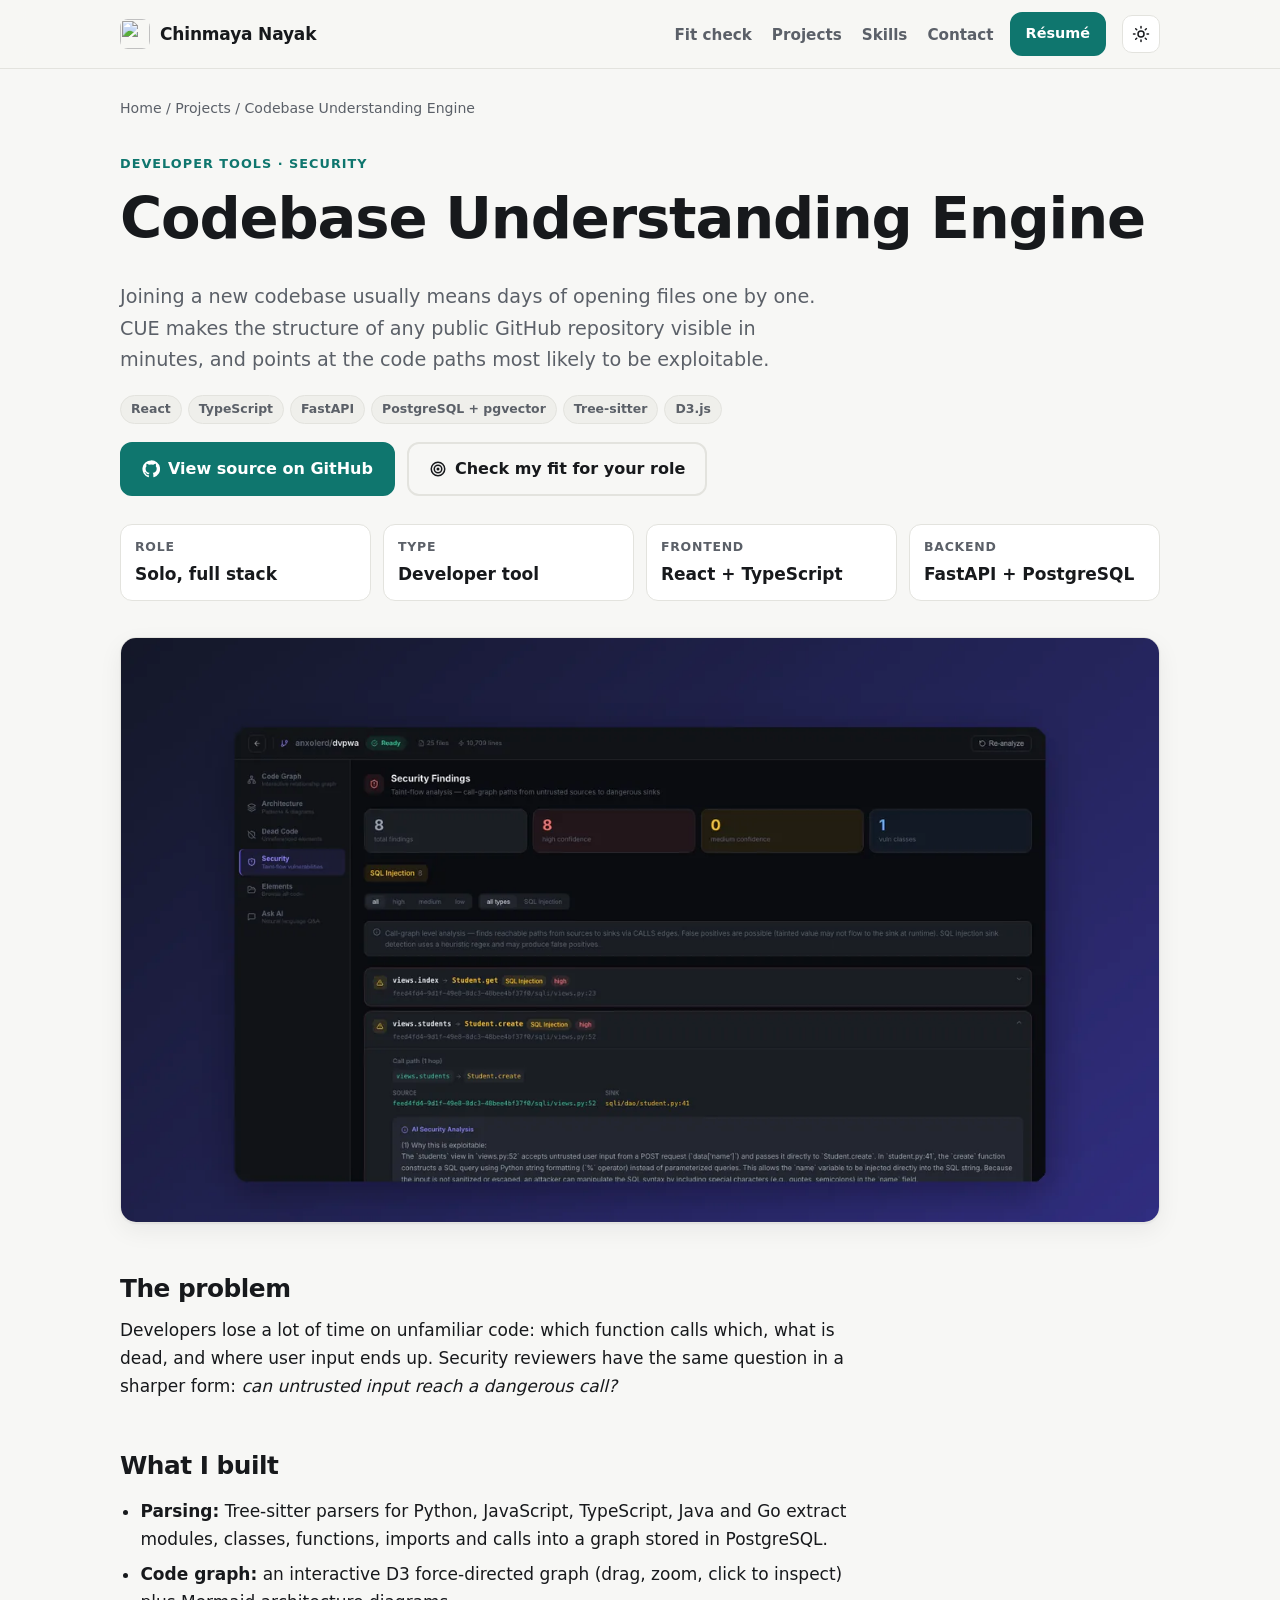
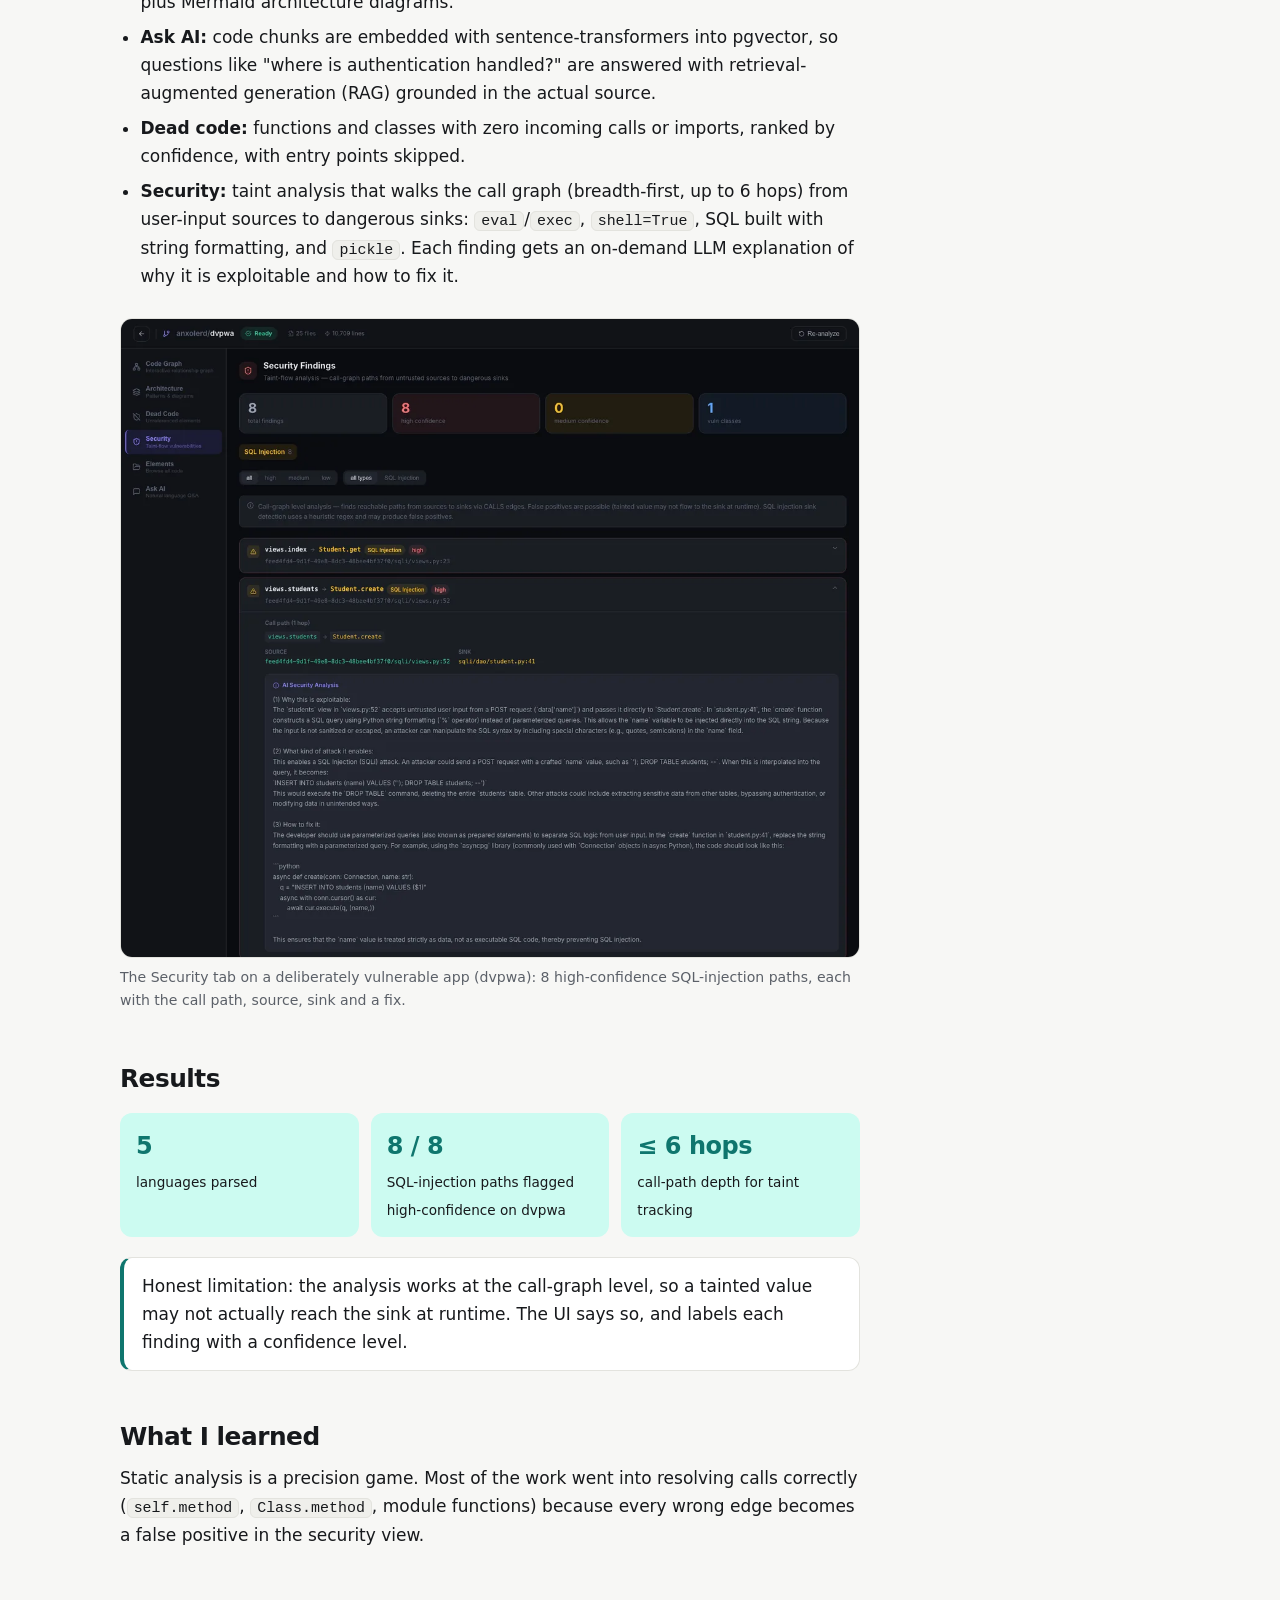
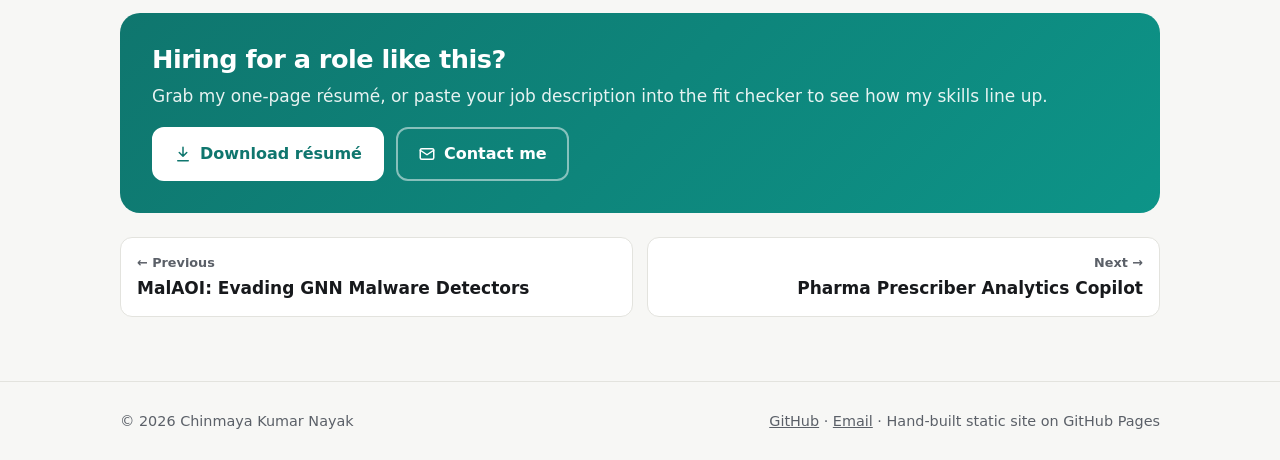
==== projects/codebase-understanding-engine/index.html @ 97cbc1ea "Redesign portfolio as a recruiting funnel: case studies, JD fit checker, résumé CTAs, GA4 events" ====
<!DOCTYPE html>
<html lang="en">
<head>
  <meta charset="UTF-8">
  <meta name="viewport" content="width=device-width, initial-scale=1">
  <title>Codebase Understanding Engine: Call Graphs, RAG Q&A and Taint Analysis | Case Study</title>
  <meta name="description" content="Case study: a React/TypeScript + FastAPI tool that turns any GitHub repo into an interactive call graph, answers questions about the code with RAG, and flags SQL injection paths with taint analysis.">
  <meta name="author" content="Chinmaya Kumar Nayak">
  <meta name="robots" content="index, follow">
  <link rel="canonical" href="https://chinmaya2310.github.io/projects/codebase-understanding-engine/">
  <link rel="icon" href="/assets/favicon.svg" type="image/svg+xml">
  <meta name="theme-color" content="#0f766e">
  <meta property="og:type" content="article">
  <meta property="og:site_name" content="Chinmaya Kumar Nayak">
  <meta property="og:title" content="Codebase Understanding Engine: Call Graphs, RAG Q&A and Taint Analysis | Case Study">
  <meta property="og:description" content="Case study: a React/TypeScript + FastAPI tool that turns any GitHub repo into an interactive call graph, answers questions about the code with RAG, and flags SQL injection paths with taint analysis.">
  <meta property="og:url" content="https://chinmaya2310.github.io/projects/codebase-understanding-engine/">
  <meta property="og:image" content="https://chinmaya2310.github.io/assets/og-cue.png">
  <meta property="og:image:width" content="1200">
  <meta property="og:image:height" content="630">
  <meta name="twitter:card" content="summary_large_image">
  <meta name="twitter:title" content="Codebase Understanding Engine: Call Graphs, RAG Q&A and Taint Analysis | Case Study">
  <meta name="twitter:description" content="Case study: a React/TypeScript + FastAPI tool that turns any GitHub repo into an interactive call graph, answers questions about the code with RAG, and flags SQL injection paths with taint analysis.">
  <meta name="twitter:image" content="https://chinmaya2310.github.io/assets/og-cue.png">
  <meta name="google-site-verification" content="30sAjotF1Gglg-_EVpD2LCbYcUsk-VZQFdx3HA7s4Ac">
  <script type="application/ld+json">{"@context": "https://schema.org", "@type": "SoftwareSourceCode", "name": "Codebase Understanding Engine", "description": "Case study: a React/TypeScript + FastAPI tool that turns any GitHub repo into an interactive call graph, answers questions about the code with RAG, and flags SQL injection paths with taint analysis.", "codeRepository": "https://github.com/Chinmaya2310/Codebase-Understanding-Engine", "url": "https://chinmaya2310.github.io/projects/codebase-understanding-engine/", "image": "https://chinmaya2310.github.io/assets/og-cue.png", "keywords": "React, TypeScript, FastAPI, PostgreSQL + pgvector, Tree-sitter, D3.js", "author": {"@id": "https://chinmaya2310.github.io/#person", "@type": "Person", "name": "Chinmaya Kumar Nayak"}}</script>
  <script type="application/ld+json">{"@context": "https://schema.org", "@type": "BreadcrumbList", "itemListElement": [{"@type": "ListItem", "position": 1, "name": "Home", "item": "https://chinmaya2310.github.io/"}, {"@type": "ListItem", "position": 2, "name": "Projects", "item": "https://chinmaya2310.github.io/#projects"}, {"@type": "ListItem", "position": 3, "name": "Codebase Understanding Engine", "item": "https://chinmaya2310.github.io/projects/codebase-understanding-engine/"}]}</script>
  <script>try{var t=localStorage.getItem('theme');if(t)document.documentElement.dataset.theme=t}catch(e){}</script>
  <link rel="stylesheet" href="/assets/style.css">
  <!-- Google Analytics 4 -->
  <script async src="https://www.googletagmanager.com/gtag/js?id=G-G5MBDW1E1F"></script>
  <script>window.dataLayer=window.dataLayer||[];function gtag(){dataLayer.push(arguments);}gtag('js',new Date());gtag('config','G-G5MBDW1E1F');</script>
  <script src="/assets/main.js" defer></script>
</head>
<body>
  <a class="skip" href="#main">Skip to content</a>
  <header class="site-header">
    <nav aria-label="Main navigation">
      <a class="brand" href="/"><img src="/assets/avatar.svg" width="30" height="30" alt="">Chinmaya Nayak</a>
      <ul class="nav-links">
        <li><a href="/#fit">Fit check</a></li>
        <li><a href="/#projects">Projects</a></li>
        <li><a href="/#skills">Skills</a></li>
        <li><a href="/#contact">Contact</a></li>
      </ul>
      <a class="btn" href="/assets/Chinmaya_Nayak_Resume.pdf" download data-track="resume_header" style="padding:8px 14px;font-size:.9rem">Résumé</a>
      <button class="theme-toggle" type="button" aria-label="Switch between light and dark theme"><svg class="sun" viewBox="0 0 24 24" fill="none" stroke="currentColor" stroke-width="2" stroke-linecap="round" aria-hidden="true"><circle cx="12" cy="12" r="4"/><path d="M12 2v2M12 20v2M4.9 4.9l1.4 1.4M17.7 17.7l1.4 1.4M2 12h2M20 12h2M4.9 19.1l1.4-1.4M17.7 6.3l1.4-1.4"/></svg><svg class="moon" viewBox="0 0 24 24" fill="none" stroke="currentColor" stroke-width="2" stroke-linecap="round" stroke-linejoin="round" aria-hidden="true"><path d="M21 12.8A9 9 0 1 1 11.2 3a7 7 0 0 0 9.8 9.8z"/></svg></button>
    </nav>
  </header>

  <main id="main" class="wrap">
    <nav class="crumbs" aria-label="Breadcrumb"><a href="/">Home</a> / <a href="/#projects">Projects</a> / <span aria-current="page">Codebase Understanding Engine</span></nav>
    <header class="cs-hero">
      <span class="eyebrow">Developer tools · Security</span>
      <h1>Codebase Understanding Engine</h1>
      <p class="lead">Joining a new codebase usually means days of opening files one by one. CUE makes the structure of any public GitHub repository visible in minutes, and points at the code paths most likely to be exploitable.</p>
      <ul class="tags"><li>React</li><li>TypeScript</li><li>FastAPI</li><li>PostgreSQL + pgvector</li><li>Tree-sitter</li><li>D3.js</li></ul>
      <div class="cta-row">
        <a class="btn" href="https://github.com/Chinmaya2310/Codebase-Understanding-Engine" rel="noopener" data-track="project_cue_casestudy"><svg viewBox="0 0 24 24" fill="currentColor" aria-hidden="true"><path d="M12 .5a11.5 11.5 0 0 0-3.6 22.4c.6.1.8-.3.8-.6v-2c-3.2.7-3.9-1.5-3.9-1.5-.5-1.3-1.3-1.7-1.3-1.7-1-.7.1-.7.1-.7 1.2.1 1.8 1.2 1.8 1.2 1 1.8 2.8 1.3 3.5 1 .1-.8.4-1.3.7-1.6-2.6-.3-5.3-1.3-5.3-5.7 0-1.3.5-2.3 1.2-3.1-.1-.3-.5-1.5.1-3.1 0 0 1-.3 3.2 1.2a11 11 0 0 1 5.8 0c2.2-1.5 3.2-1.2 3.2-1.2.6 1.6.2 2.8.1 3.1.8.8 1.2 1.9 1.2 3.1 0 4.4-2.7 5.4-5.3 5.7.4.4.8 1.1.8 2.2v3.2c0 .3.2.7.8.6A11.5 11.5 0 0 0 12 .5z"/></svg>View source on GitHub</a>
        <a class="btn btn-ghost" href="/#fit" data-track="cta_casestudy_fit_cue"><svg viewBox="0 0 24 24" fill="none" stroke="currentColor" stroke-width="2" stroke-linecap="round" aria-hidden="true"><circle cx="12" cy="12" r="9"/><circle cx="12" cy="12" r="5"/><circle cx="12" cy="12" r="1"/></svg>Check my fit for your role</a>
      </div>
      <dl class="facts"><div><dt>Role</dt><dd>Solo, full stack</dd></div><div><dt>Type</dt><dd>Developer tool</dd></div><div><dt>Frontend</dt><dd>React + TypeScript</dd></div><div><dt>Backend</dt><dd>FastAPI + PostgreSQL</dd></div></dl>
    </header>
    <div class="cs-cover"><img src="/assets/img/cover-cue.webp" width="1280" height="720" alt="Cover image for the Codebase Understanding Engine case study" fetchpriority="high"></div>
    <article class="prose">
<h2>The problem</h2>
<p>Developers lose a lot of time on unfamiliar code: which function calls which, what is dead, and where user input ends up. Security reviewers have the same question in a sharper form: <em>can untrusted input reach a dangerous call?</em></p>

<h2>What I built</h2>
<ul>
  <li><strong>Parsing:</strong> Tree-sitter parsers for Python, JavaScript, TypeScript, Java and Go extract modules, classes, functions, imports and calls into a graph stored in PostgreSQL.</li>
  <li><strong>Code graph:</strong> an interactive D3 force-directed graph (drag, zoom, click to inspect) plus Mermaid architecture diagrams.</li>
  <li><strong>Ask AI:</strong> code chunks are embedded with sentence-transformers into pgvector, so questions like "where is authentication handled?" are answered with retrieval-augmented generation (RAG) grounded in the actual source.</li>
  <li><strong>Dead code:</strong> functions and classes with zero incoming calls or imports, ranked by confidence, with entry points skipped.</li>
  <li><strong>Security:</strong> taint analysis that walks the call graph (breadth-first, up to 6 hops) from user-input sources to dangerous sinks: <code>eval</code>/<code>exec</code>, <code>shell=True</code>, SQL built with string formatting, and <code>pickle</code>. Each finding gets an on-demand LLM explanation of why it is exploitable and how to fix it.</li>
</ul>

<figure>
  <img src="/assets/img/cue-security.webp" width="1200" height="1037" loading="lazy" alt="CUE security tab listing 8 high-confidence SQL injection paths in a deliberately vulnerable Python web app, with an AI explanation of one finding">
  <figcaption>The Security tab on a deliberately vulnerable app (dvpwa): 8 high-confidence SQL-injection paths, each with the call path, source, sink and a fix.</figcaption>
</figure>

<h2>Results</h2>
<div class="numbers">
  <div><b>5</b><span>languages parsed</span></div>
  <div><b>8 / 8</b><span>SQL-injection paths flagged high-confidence on dvpwa</span></div>
  <div><b>≤ 6 hops</b><span>call-path depth for taint tracking</span></div>
</div>
<div class="callout">Honest limitation: the analysis works at the call-graph level, so a tainted value may not actually reach the sink at runtime. The UI says so, and labels each finding with a confidence level.</div>

<h2>What I learned</h2>
<p>Static analysis is a precision game. Most of the work went into resolving calls correctly (<code>self.method</code>, <code>Class.method</code>, module functions) because every wrong edge becomes a false positive in the security view.</p>
</article>

    <aside class="cs-cta">
      <h2>Hiring for a role like this?</h2>
      <p>Grab my one-page résumé, or paste your job description into the fit checker to see how my skills line up.</p>
      <div class="cta-row">
        <a class="btn" href="/assets/Chinmaya_Nayak_Resume.pdf" download data-track="resume_casestudy_cue"><svg viewBox="0 0 24 24" fill="none" stroke="currentColor" stroke-width="2" stroke-linecap="round" stroke-linejoin="round" aria-hidden="true"><path d="M12 3v12M7 10l5 5 5-5M5 21h14"/></svg>Download résumé</a>
        <a class="btn btn-ghost" href="/#contact" data-track="cta_casestudy_contact_cue"><svg viewBox="0 0 24 24" fill="none" stroke="currentColor" stroke-width="2" stroke-linecap="round" stroke-linejoin="round" aria-hidden="true"><rect x="3" y="5" width="18" height="14" rx="2"/><path d="m3 7 9 6 9-6"/></svg>Contact me</a>
      </div>
    </aside>
    <nav class="pager" aria-label="More projects">
      <a href="/projects/malaoi-gnn-malware-evasion/"><span>← Previous</span>MalAOI: Evading GNN Malware Detectors</a>
      <a href="/projects/pharma-prescriber-copilot/"><span>Next →</span>Pharma Prescriber Analytics Copilot</a>
    </nav>
  </main>

  <footer class="site-footer">
    <div class="wrap">
      <span>&copy; 2026 Chinmaya Kumar Nayak</span>
      <span><a href="https://github.com/Chinmaya2310" rel="noopener" data-track="contact_github_footer">GitHub</a> · <a href="mailto:chinmayanayak018@gmail.com" data-track="contact_email_footer">Email</a> · Hand-built static site on GitHub Pages</span>
    </div>
  </footer>
</body>
</html>
---- assets/style.css ----
/* ---------- Tokens ---------- */
:root{
  --bg:#f7f7f5;--bg-2:#efefeb;--fg:#17191c;--muted:#5b6068;--card:#ffffff;--line:#e3e3de;
  --accent:#0f766e;--accent-2:#0d9488;--accent-soft:#ccfbf1;--accent-fg:#ffffff;
  --good:#15803d;--good-soft:#dcfce7;--warn:#b45309;--warn-soft:#fef3c7;
  --shadow:0 1px 2px rgba(16,24,40,.06),0 8px 24px rgba(16,24,40,.06);
  --radius:16px;--max:1080px;
  color-scheme:light;
}
@media (prefers-color-scheme:dark){
  :root:not([data-theme="light"]){
    --bg:#0d1012;--bg-2:#14181b;--fg:#eef1f2;--muted:#9aa3a8;--card:#161b1e;--line:#262d31;
    --accent:#2dd4bf;--accent-2:#5eead4;--accent-soft:#0f3a36;--accent-fg:#042f2e;
    --good:#4ade80;--good-soft:#12301e;--warn:#fbbf24;--warn-soft:#3a2a0c;
    --shadow:0 1px 2px rgba(0,0,0,.4),0 8px 24px rgba(0,0,0,.35);
    color-scheme:dark;
  }
}
:root[data-theme="dark"]{
  --bg:#0d1012;--bg-2:#14181b;--fg:#eef1f2;--muted:#9aa3a8;--card:#161b1e;--line:#262d31;
  --accent:#2dd4bf;--accent-2:#5eead4;--accent-soft:#0f3a36;--accent-fg:#042f2e;
  --good:#4ade80;--good-soft:#12301e;--warn:#fbbf24;--warn-soft:#3a2a0c;
  --shadow:0 1px 2px rgba(0,0,0,.4),0 8px 24px rgba(0,0,0,.35);
  color-scheme:dark;
}

/* ---------- Base ---------- */
*{box-sizing:border-box}
html{scroll-behavior:smooth;scroll-padding-top:72px}
body{margin:0;background:var(--bg);color:var(--fg);font:17px/1.65 ui-sans-serif,system-ui,-apple-system,"Segoe UI",Roboto,sans-serif;-webkit-font-smoothing:antialiased;overflow-x:hidden}
img{max-width:100%;height:auto;display:block}
a{color:var(--accent)}
h1,h2,h3{line-height:1.15;letter-spacing:-.02em;margin:0 0 .5em}
h1{font-size:clamp(2.1rem,6vw,3.6rem);font-weight:800}
h2{font-size:clamp(1.6rem,3.6vw,2.2rem);font-weight:750}
h3{font-size:1.18rem;font-weight:700}
p{margin:0 0 1em}
.skip{position:absolute;left:-999px}.skip:focus{left:16px;top:8px;background:var(--card);padding:8px;z-index:99}
.wrap{max-width:var(--max);margin:auto;padding:0 20px}
.eyebrow{display:inline-block;font-size:.8rem;font-weight:700;letter-spacing:.08em;text-transform:uppercase;color:var(--accent);margin-bottom:12px}
.muted{color:var(--muted)}

/* ---------- Header ---------- */
.site-header{position:sticky;top:0;z-index:20;background:color-mix(in srgb,var(--bg) 82%,transparent);backdrop-filter:saturate(1.4) blur(12px);-webkit-backdrop-filter:saturate(1.4) blur(12px);border-bottom:1px solid var(--line)}
.site-header nav{max-width:var(--max);margin:auto;padding:12px 20px;display:flex;align-items:center;gap:16px}
.brand{font-weight:800;text-decoration:none;color:var(--fg);letter-spacing:-.01em;margin-right:auto;display:flex;align-items:center;gap:10px}
.brand img{width:30px;height:30px;border-radius:8px}
.nav-links{list-style:none;margin:0;padding:0;display:flex;gap:4px 20px;flex-wrap:wrap}
.nav-links a{text-decoration:none;color:var(--muted);font-weight:550;font-size:.95rem}
.nav-links a:hover{color:var(--fg)}
.theme-toggle{border:1px solid var(--line);background:var(--card);color:var(--fg);width:38px;height:38px;border-radius:10px;cursor:pointer;display:grid;place-items:center;flex:none}
.theme-toggle svg{width:18px;height:18px}
.theme-toggle .moon{display:none}
:root[data-theme="dark"] .theme-toggle .sun{display:none}
:root[data-theme="dark"] .theme-toggle .moon{display:block}
@media (max-width:720px){.nav-links{display:none}}

/* ---------- Buttons ---------- */
.btn{display:inline-flex;align-items:center;gap:8px;padding:12px 20px;border-radius:12px;background:var(--accent);color:var(--accent-fg);text-decoration:none;font-weight:650;font-size:1rem;border:2px solid var(--accent);cursor:pointer;transition:transform .15s ease,box-shadow .15s ease;font-family:inherit}
.btn:hover{transform:translateY(-1px);box-shadow:var(--shadow)}
.btn-ghost{background:transparent;color:var(--fg);border-color:var(--line)}
.btn-ghost:hover{border-color:var(--accent);color:var(--accent)}
.btn svg{width:18px;height:18px}

/* ---------- Hero ---------- */
.hero{position:relative;padding:88px 0 72px;overflow:hidden}
.hero::before{content:"";position:absolute;inset:0;z-index:-1;
  background:radial-gradient(60% 60% at 80% 10%,color-mix(in srgb,var(--accent) 18%,transparent),transparent 70%),
             radial-gradient(40% 50% at 0% 100%,color-mix(in srgb,var(--accent-2) 10%,transparent),transparent 70%);}
.hero::after{content:"";position:absolute;inset:0;z-index:-1;opacity:.5;
  background-image:radial-gradient(var(--line) 1px,transparent 1px);background-size:22px 22px;
  -webkit-mask-image:linear-gradient(to bottom,#000,transparent 85%);mask-image:linear-gradient(to bottom,#000,transparent 85%)}
.hero h1 .hl{background:linear-gradient(90deg,var(--accent),var(--accent-2));-webkit-background-clip:text;background-clip:text;color:transparent}
.hero .lead{font-size:clamp(1.05rem,2.2vw,1.25rem);color:var(--muted);max-width:640px;margin-bottom:28px}
.cta-row{display:flex;flex-wrap:wrap;gap:12px}
.status{display:inline-flex;align-items:center;gap:8px;font-size:.88rem;font-weight:600;color:var(--good);background:var(--good-soft);padding:6px 12px;border-radius:999px;margin-bottom:20px}
.status::before{content:"";width:8px;height:8px;border-radius:50%;background:currentColor;box-shadow:0 0 0 0 currentColor;animation:pulse 2s infinite}
@keyframes pulse{0%{box-shadow:0 0 0 0 color-mix(in srgb,var(--good) 60%,transparent)}70%{box-shadow:0 0 0 8px transparent}100%{box-shadow:0 0 0 0 transparent}}
.stats{display:grid;grid-template-columns:repeat(4,1fr);gap:12px;margin-top:56px}
.stat{background:var(--card);border:1px solid var(--line);border-radius:var(--radius);padding:16px 18px}
.stat b{display:block;font-size:1.6rem;letter-spacing:-.02em;line-height:1.2}
.stat span{font-size:.88rem;color:var(--muted)}
@media (max-width:720px){.stats{grid-template-columns:repeat(2,1fr)}.hero{padding:56px 0 48px}}

/* ---------- Sections ---------- */
.section{padding:80px 0;border-top:1px solid var(--line)}
.section-head{max-width:680px;margin-bottom:36px}
.section-head p{color:var(--muted)}

/* ---------- Fit checker ---------- */
.fit{background:var(--bg-2)}
.fit-box{display:grid;grid-template-columns:1.1fr .9fr;gap:20px;align-items:start}
@media (max-width:860px){.fit-box{grid-template-columns:1fr}}
.panel{background:var(--card);border:1px solid var(--line);border-radius:var(--radius);padding:22px;box-shadow:var(--shadow)}
.panel label{font-weight:650;display:block;margin-bottom:8px}
textarea,input{width:100%;font:inherit;font-size:.95rem;color:var(--fg);background:var(--bg);border:1px solid var(--line);border-radius:12px;padding:12px 14px;resize:vertical}
textarea:focus,input:focus{outline:2px solid var(--accent);outline-offset:1px;border-color:transparent}
textarea{min-height:220px}
.samples{display:flex;flex-wrap:wrap;gap:8px;margin:12px 0 16px;align-items:center}
.samples span{font-size:.85rem;color:var(--muted)}
.chip-btn{font:inherit;font-size:.85rem;font-weight:600;background:var(--accent-soft);color:var(--accent);border:0;border-radius:999px;padding:6px 12px;cursor:pointer}
.chip-btn:hover{filter:brightness(.96)}
.result-empty{color:var(--muted);text-align:center;padding:40px 12px}
.result-empty svg{width:56px;height:56px;margin:0 auto 12px;opacity:.5}
.score{display:flex;align-items:center;gap:18px;margin-bottom:18px}
.ring{--p:0;width:108px;height:108px;border-radius:50%;flex:none;display:grid;place-items:center;
  background:conic-gradient(var(--accent) calc(var(--p)*1%),var(--line) 0);transition:--p 1s}
.ring::before{content:attr(data-label);width:84px;height:84px;border-radius:50%;background:var(--card);display:grid;place-items:center;font-size:1.6rem;font-weight:800;letter-spacing:-.02em}
.score h3{margin:0 0 4px}
.score p{margin:0;color:var(--muted);font-size:.95rem}
.match-list{list-style:none;padding:0;margin:0 0 14px;display:grid;gap:8px}
.match-list li{border:1px solid var(--line);border-radius:12px;padding:10px 12px;font-size:.92rem}
.match-list b{color:var(--good)}
.match-list a{font-weight:600;text-decoration:none}
.chips{display:flex;flex-wrap:wrap;gap:6px;margin:6px 0 16px}
.chip{font-size:.8rem;font-weight:600;padding:4px 10px;border-radius:999px;background:var(--warn-soft);color:var(--warn)}
.fit-cta{border-top:1px solid var(--line);padding-top:16px;display:flex;flex-wrap:wrap;gap:10px;align-items:center}
.fit-cta p{width:100%;margin:0 0 4px;font-weight:600}
.privacy{font-size:.8rem;color:var(--muted);margin:10px 0 0}

/* ---------- Project cards ---------- */
.grid{display:grid;grid-template-columns:repeat(2,1fr);gap:22px}
@media (max-width:760px){.grid{grid-template-columns:1fr}}
.card{background:var(--card);border:1px solid var(--line);border-radius:var(--radius);overflow:hidden;display:flex;flex-direction:column;transition:transform .2s ease,box-shadow .2s ease,border-color .2s}
.card:hover{transform:translateY(-3px);box-shadow:var(--shadow);border-color:color-mix(in srgb,var(--accent) 40%,var(--line))}
.card .thumb{aspect-ratio:16/9;overflow:hidden;background:var(--bg-2)}
.card .thumb img{width:100%;height:100%;object-fit:cover;transition:transform .5s ease}
.card:hover .thumb img{transform:scale(1.03)}
.card .body{padding:20px 22px 22px;display:flex;flex-direction:column;flex:1}
.card .kicker{font-size:.78rem;font-weight:700;color:var(--accent);text-transform:uppercase;letter-spacing:.06em;margin-bottom:6px}
.card p{color:var(--muted);font-size:.96rem}
.tags{display:flex;flex-wrap:wrap;gap:6px;margin:0 0 18px;padding:0;list-style:none}
.tags li{font-size:.78rem;font-weight:600;background:var(--bg-2);border:1px solid var(--line);border-radius:999px;padding:3px 10px;color:var(--muted)}
.card .links{margin-top:auto;display:flex;gap:18px;flex-wrap:wrap;font-weight:650;font-size:.95rem}
.card .links a{text-decoration:none}
.card .links a:hover{text-decoration:underline}

/* ---------- Skills ---------- */
.skills{display:grid;grid-template-columns:repeat(auto-fit,minmax(230px,1fr));gap:16px}
.skill{background:var(--card);border:1px solid var(--line);border-radius:var(--radius);padding:18px 20px}
.skill h3{font-size:1rem;margin-bottom:10px}

/* ---------- Contact ---------- */
.contact-grid{display:grid;grid-template-columns:.9fr 1.1fr;gap:24px;align-items:start}
@media (max-width:860px){.contact-grid{grid-template-columns:1fr}}
.contact-list{list-style:none;padding:0;margin:20px 0 0;display:grid;gap:10px}
.contact-list a{display:flex;align-items:center;gap:12px;text-decoration:none;color:var(--fg);font-weight:600;background:var(--card);border:1px solid var(--line);border-radius:12px;padding:12px 14px}
.contact-list a:hover{border-color:var(--accent)}
.contact-list svg{width:20px;height:20px;color:var(--accent);flex:none}
form .row{display:grid;grid-template-columns:1fr 1fr;gap:12px}
@media (max-width:520px){form .row{grid-template-columns:1fr}}
form label{font-size:.9rem;font-weight:600;display:block;margin:0 0 6px}
form .field{margin-bottom:14px}
form textarea{min-height:120px}
.form-note{font-size:.85rem;color:var(--muted);margin-top:10px}
.thanks{display:none;background:var(--good-soft);color:var(--good);border-radius:12px;padding:12px 14px;font-weight:600;margin-top:12px}

/* ---------- Footer ---------- */
.site-footer{border-top:1px solid var(--line);color:var(--muted);font-size:.9rem;padding:28px 0}
.site-footer .wrap{display:flex;flex-wrap:wrap;gap:8px 24px;justify-content:space-between}
.site-footer a{color:var(--muted)}

/* ---------- Case study pages ---------- */
.crumbs{font-size:.88rem;color:var(--muted);padding-top:28px}
.crumbs a{color:var(--muted);text-decoration:none}.crumbs a:hover{color:var(--accent)}
.cs-hero{padding:28px 0 36px}
.cs-hero .lead{font-size:1.2rem;color:var(--muted);max-width:720px}
.facts{display:grid;grid-template-columns:repeat(auto-fit,minmax(170px,1fr));gap:12px;margin:28px 0 0}
.facts div{background:var(--card);border:1px solid var(--line);border-radius:12px;padding:12px 14px}
.facts dt{font-size:.78rem;text-transform:uppercase;letter-spacing:.06em;color:var(--muted);font-weight:700}
.facts dd{margin:2px 0 0;font-weight:600}
.cs-cover{border-radius:var(--radius);overflow:hidden;border:1px solid var(--line);box-shadow:var(--shadow);margin-bottom:12px}
.prose{max-width:740px}
.prose h2{font-size:1.55rem;margin-top:52px}
.prose ul{padding-left:1.2em}.prose li{margin-bottom:.4em}
.prose code{font-size:.88em;background:var(--bg-2);border:1px solid var(--line);padding:1px 6px;border-radius:6px}
figure{margin:28px 0}
figure img{border-radius:12px;border:1px solid var(--line);background:#fff}
figcaption{font-size:.88rem;color:var(--muted);margin-top:8px}
.phones{display:grid;grid-template-columns:repeat(3,1fr);gap:14px}
.phones img{border-radius:18px}
.numbers{display:grid;grid-template-columns:repeat(auto-fit,minmax(150px,1fr));gap:12px;margin:20px 0}
.numbers div{background:var(--accent-soft);border-radius:12px;padding:14px 16px}
.numbers b{display:block;font-size:1.5rem;color:var(--accent);letter-spacing:-.02em}
.numbers span{font-size:.85rem;color:var(--fg)}
.callout{background:var(--card);border:1px solid var(--line);border-left:4px solid var(--accent);border-radius:12px;padding:14px 18px;margin:20px 0}
.cs-cta{margin:64px 0 24px;background:linear-gradient(135deg,var(--accent),var(--accent-2));color:var(--accent-fg);border-radius:20px;padding:32px}
.cs-cta h2{margin:0 0 8px;font-size:1.6rem}
.cs-cta p{opacity:.9}
.cs-cta .btn{background:var(--accent-fg);color:var(--accent);border-color:var(--accent-fg)}
.cs-cta .btn-ghost{background:transparent;color:var(--accent-fg);border-color:color-mix(in srgb,var(--accent-fg) 50%,transparent)}
.pager{display:grid;grid-template-columns:1fr 1fr;gap:14px;margin:24px 0 64px}
.pager a{background:var(--card);border:1px solid var(--line);border-radius:12px;padding:14px 16px;text-decoration:none;color:var(--fg);font-weight:650}
.pager a span{display:block;font-size:.8rem;color:var(--muted);font-weight:600}
.pager a:last-child{text-align:right}
.pager a:hover{border-color:var(--accent)}

/* ---------- Reveal on scroll ---------- */
.js .reveal{opacity:0;transform:translateY(18px);transition:opacity .6s ease,transform .6s ease}
.js .reveal.in{opacity:1;transform:none}
@media (prefers-reduced-motion:reduce){
  html{scroll-behavior:auto}
  .js .reveal{opacity:1;transform:none;transition:none}
  .status::before{animation:none}
  .card,.card .thumb img,.btn{transition:none}
}
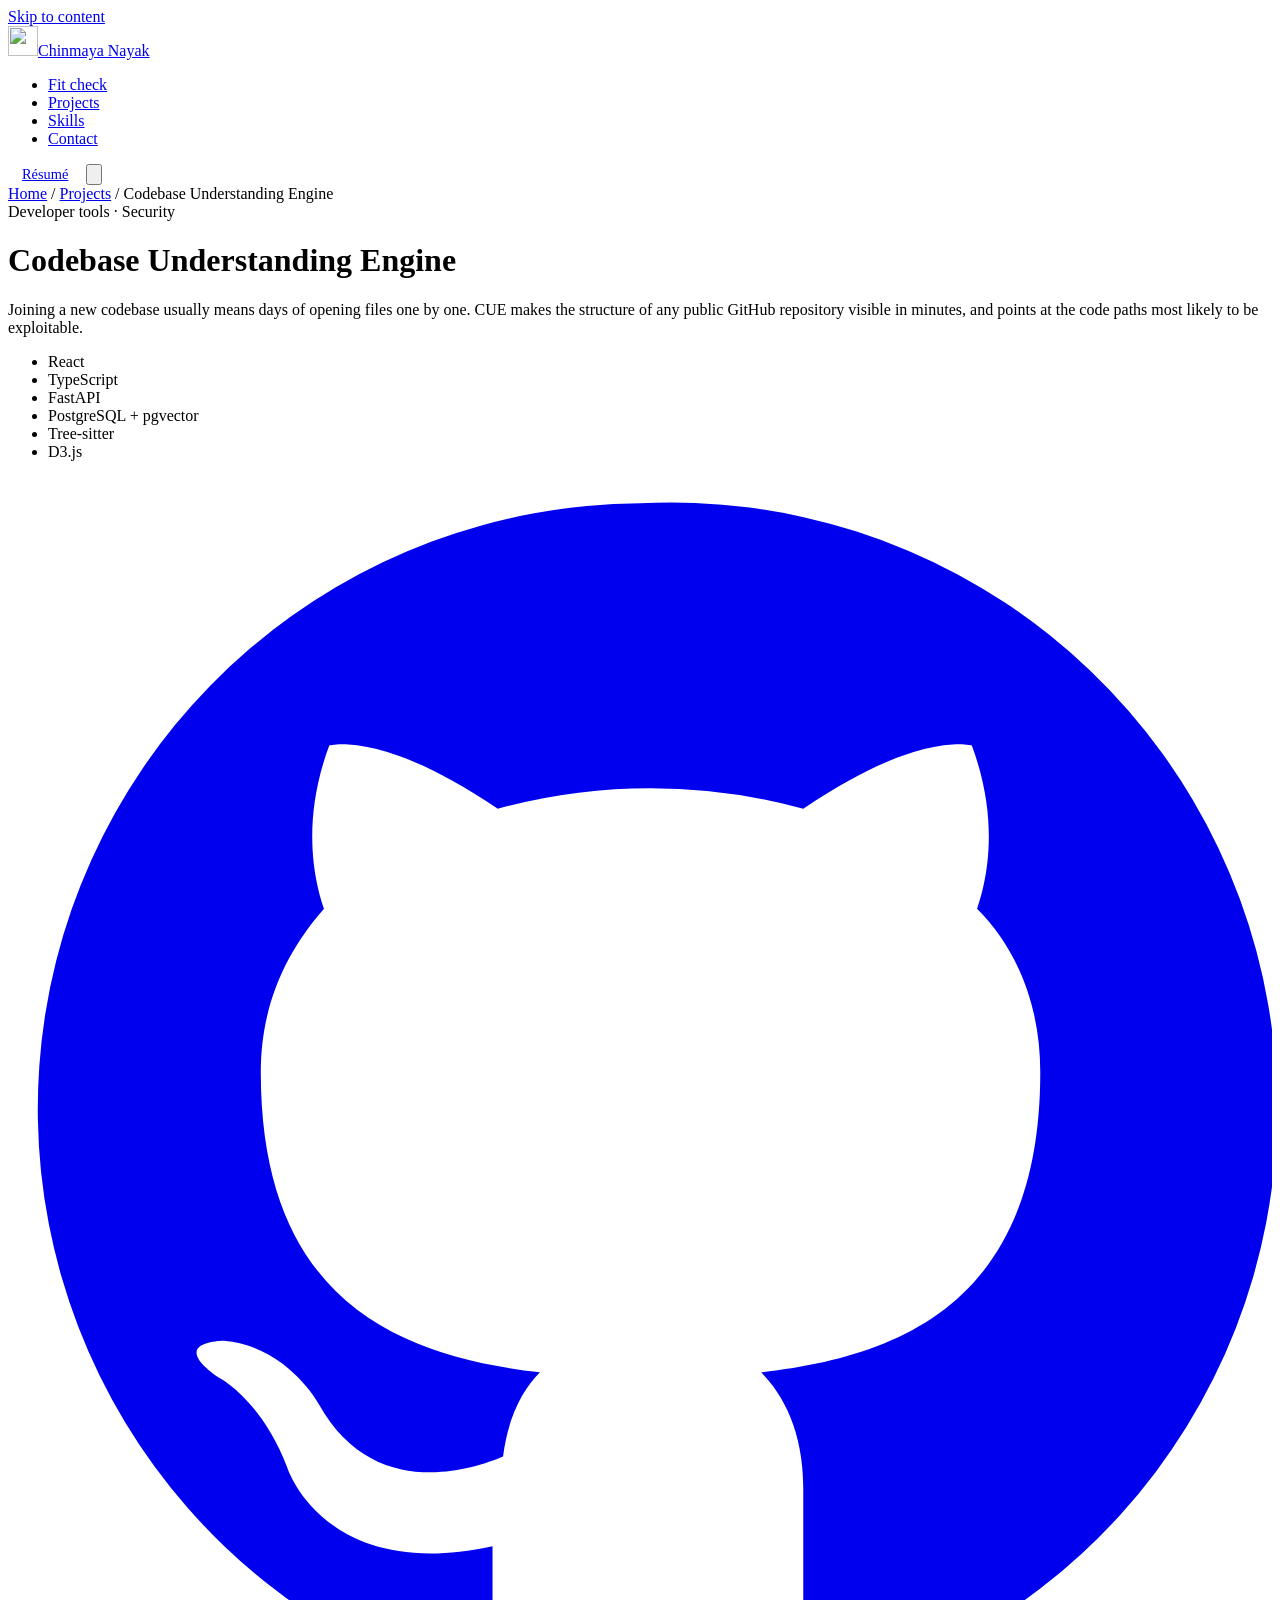
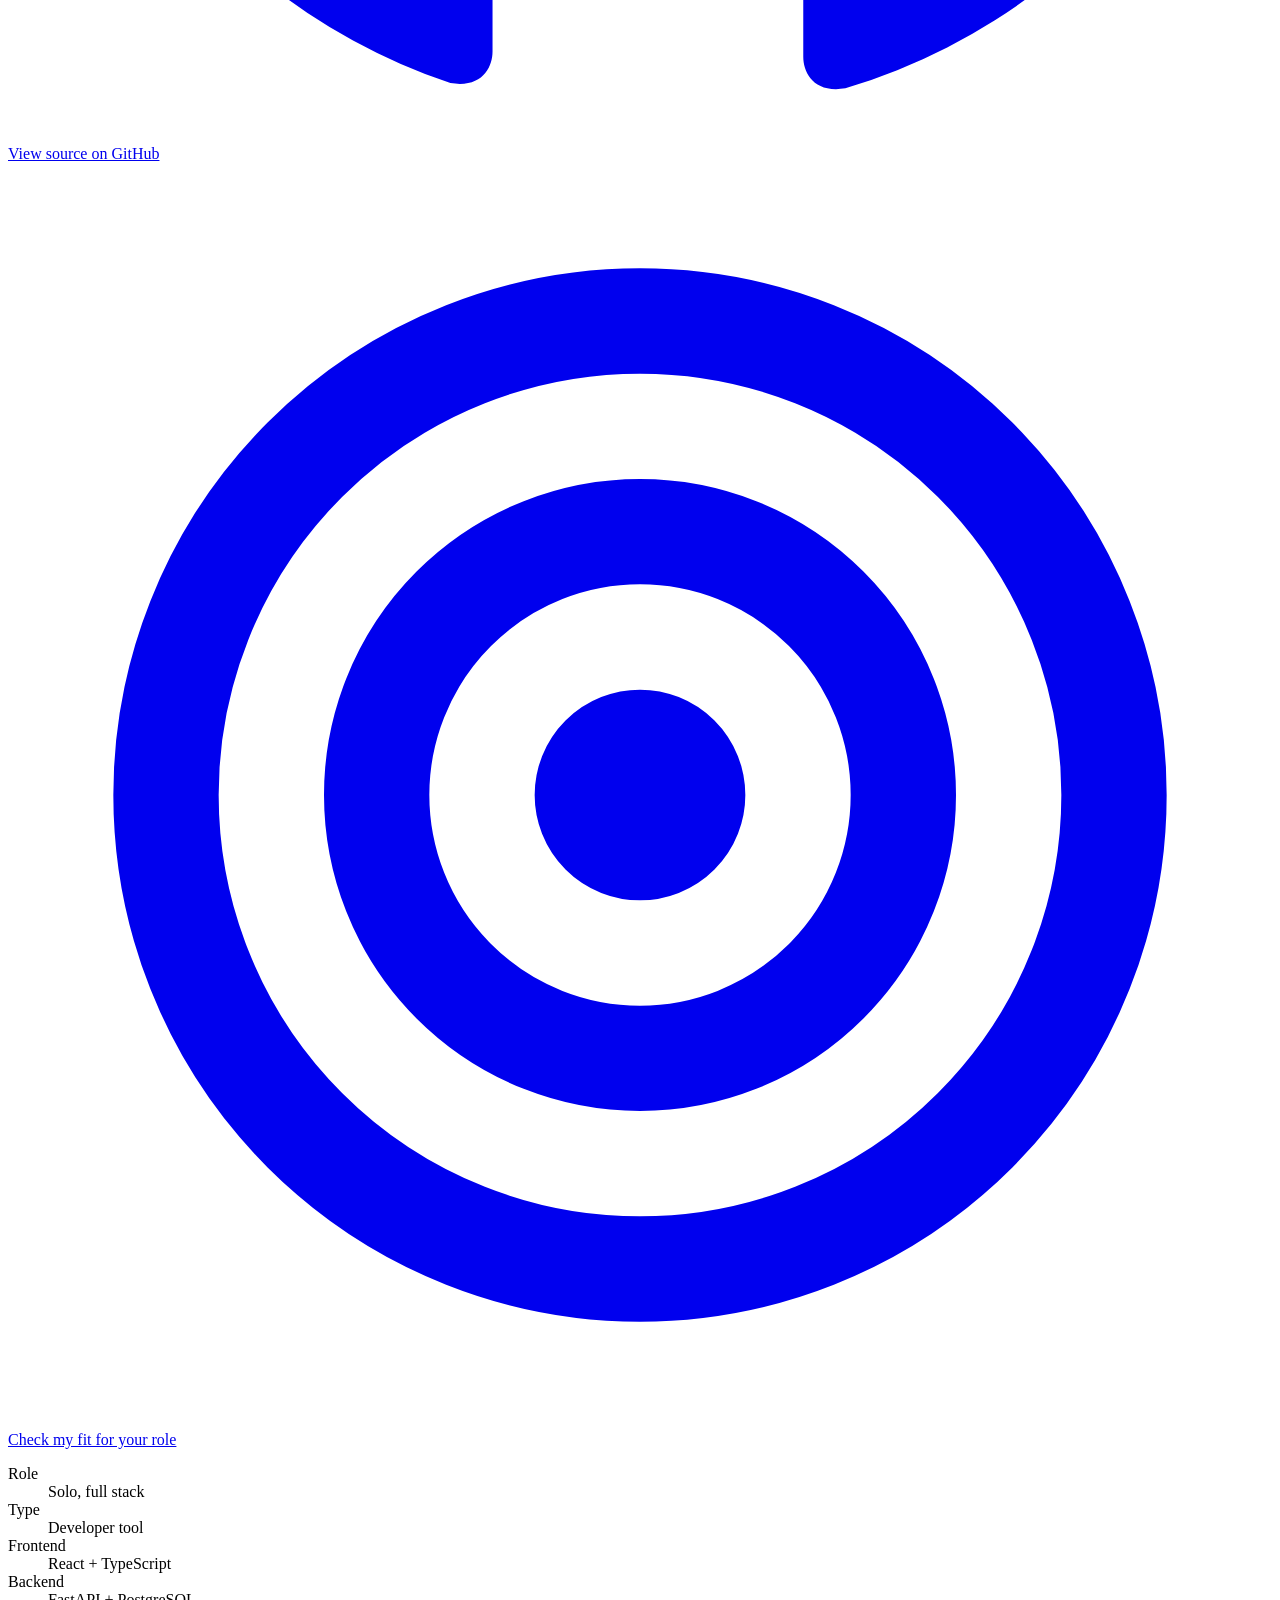
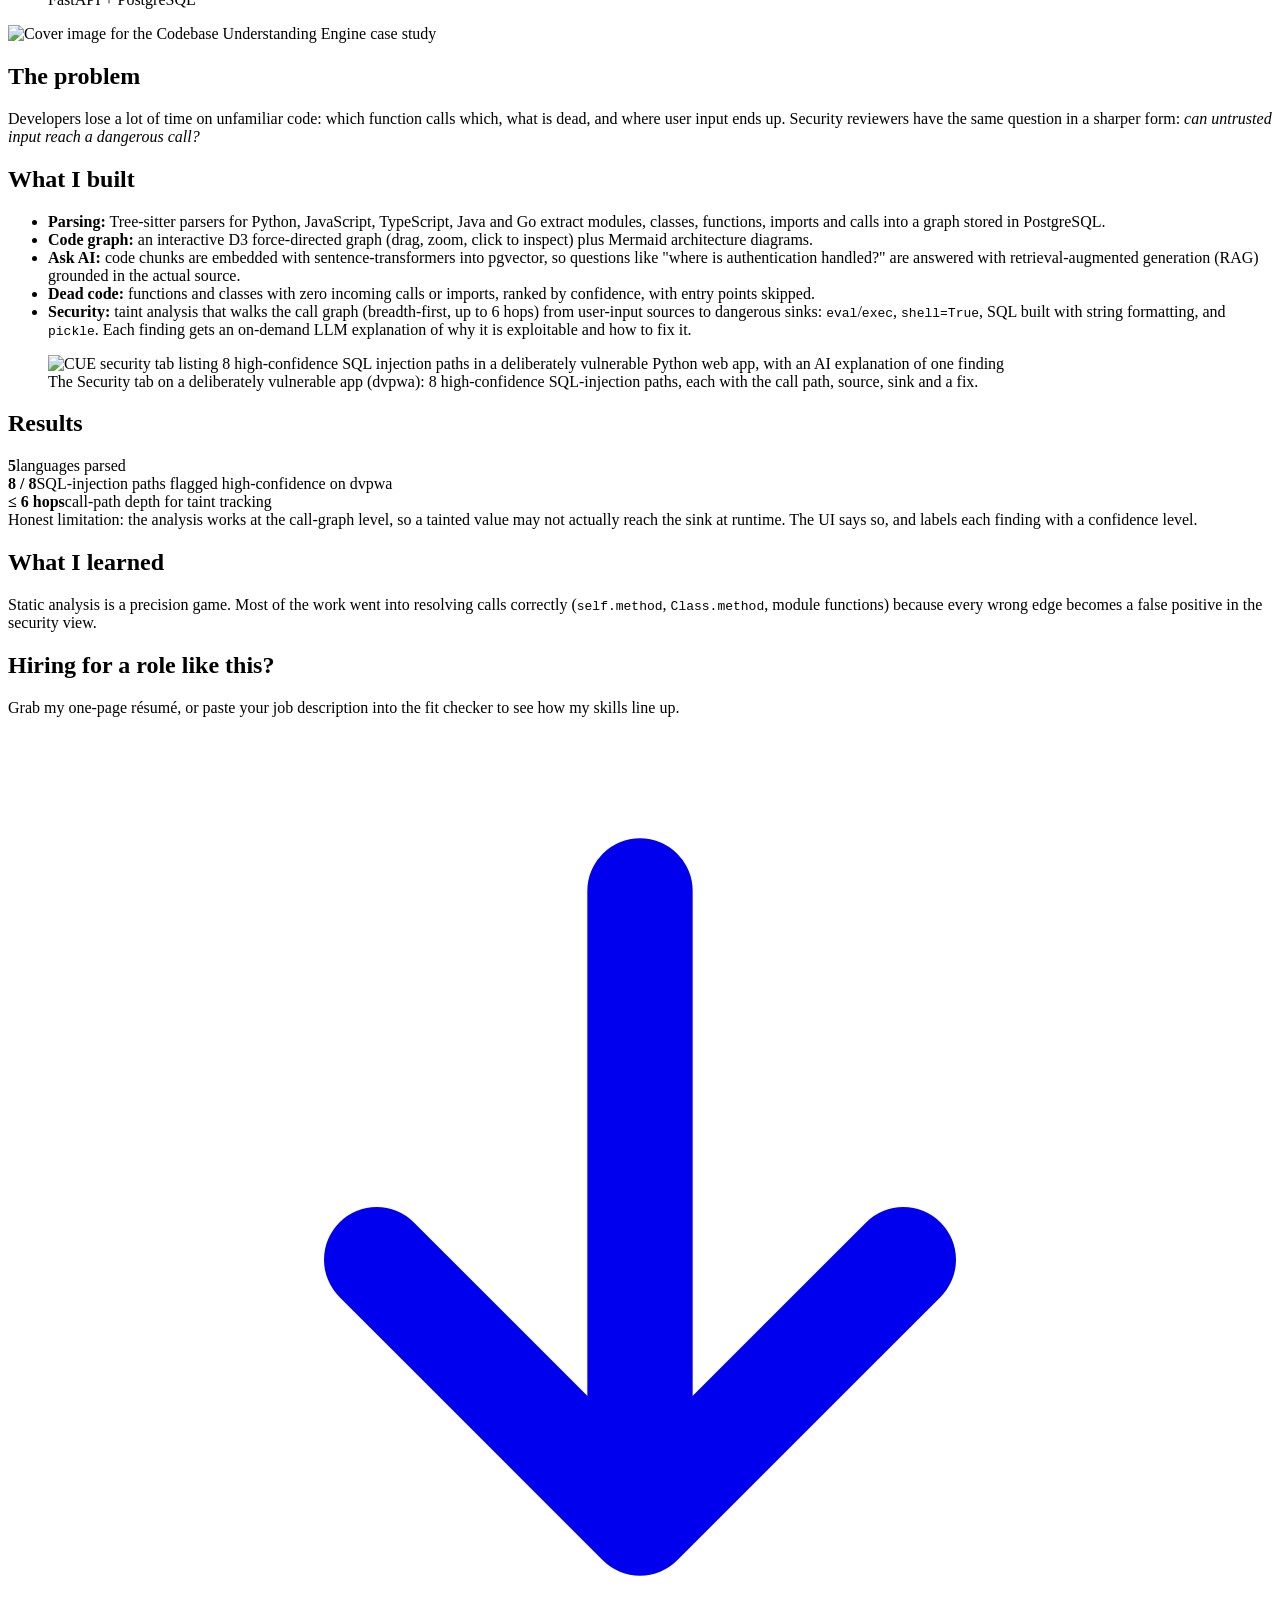
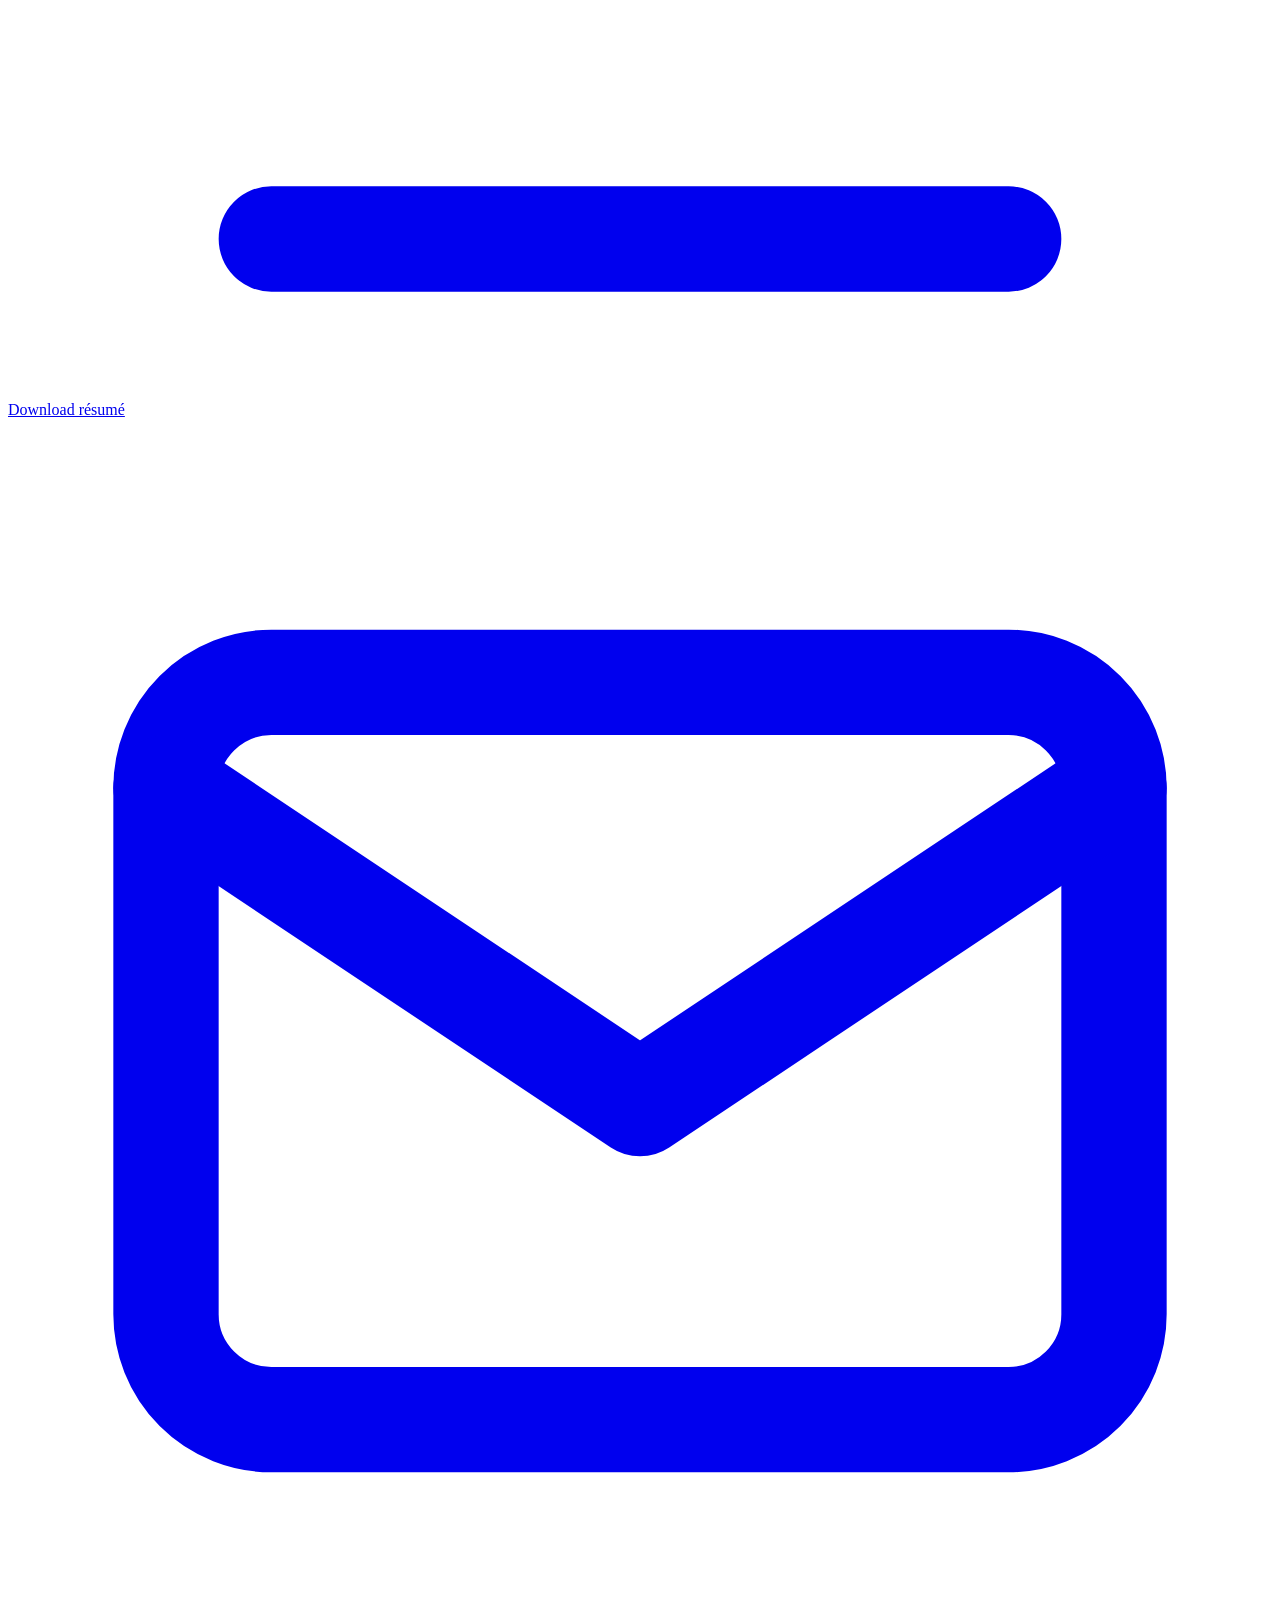
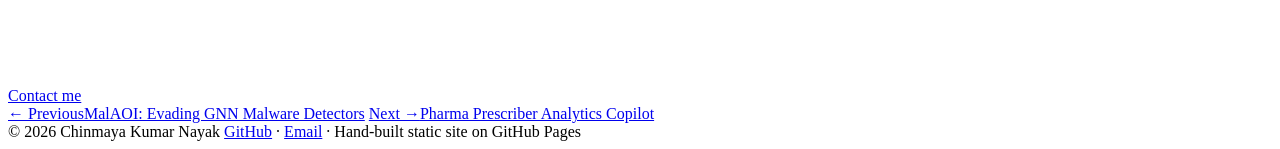
==== commit 6e9aa4d0: "Move portfolio to /portfolio/ (root now serves Generic Bachat)" ====
--- a/projects/codebase-understanding-engine/index.html
+++ b/projects/codebase-understanding-engine/index.html
@@ -7,49 +7,49 @@
   <meta name="description" content="Case study: a React/TypeScript + FastAPI tool that turns any GitHub repo into an interactive call graph, answers questions about the code with RAG, and flags SQL injection paths with taint analysis.">
   <meta name="author" content="Chinmaya Kumar Nayak">
   <meta name="robots" content="index, follow">
-  <link rel="canonical" href="https://chinmaya2310.github.io/projects/codebase-understanding-engine/">
-  <link rel="icon" href="/assets/favicon.svg" type="image/svg+xml">
+  <link rel="canonical" href="https://chinmaya2310.github.io/portfolio/projects/codebase-understanding-engine/">
+  <link rel="icon" href="/portfolio/assets/favicon.svg" type="image/svg+xml">
   <meta name="theme-color" content="#0f766e">
   <meta property="og:type" content="article">
   <meta property="og:site_name" content="Chinmaya Kumar Nayak">
   <meta property="og:title" content="Codebase Understanding Engine: Call Graphs, RAG Q&A and Taint Analysis | Case Study">
   <meta property="og:description" content="Case study: a React/TypeScript + FastAPI tool that turns any GitHub repo into an interactive call graph, answers questions about the code with RAG, and flags SQL injection paths with taint analysis.">
-  <meta property="og:url" content="https://chinmaya2310.github.io/projects/codebase-understanding-engine/">
-  <meta property="og:image" content="https://chinmaya2310.github.io/assets/og-cue.png">
+  <meta property="og:url" content="https://chinmaya2310.github.io/portfolio/projects/codebase-understanding-engine/">
+  <meta property="og:image" content="https://chinmaya2310.github.io/portfolio/assets/og-cue.png">
   <meta property="og:image:width" content="1200">
   <meta property="og:image:height" content="630">
   <meta name="twitter:card" content="summary_large_image">
   <meta name="twitter:title" content="Codebase Understanding Engine: Call Graphs, RAG Q&A and Taint Analysis | Case Study">
   <meta name="twitter:description" content="Case study: a React/TypeScript + FastAPI tool that turns any GitHub repo into an interactive call graph, answers questions about the code with RAG, and flags SQL injection paths with taint analysis.">
-  <meta name="twitter:image" content="https://chinmaya2310.github.io/assets/og-cue.png">
+  <meta name="twitter:image" content="https://chinmaya2310.github.io/portfolio/assets/og-cue.png">
   <meta name="google-site-verification" content="30sAjotF1Gglg-_EVpD2LCbYcUsk-VZQFdx3HA7s4Ac">
-  <script type="application/ld+json">{"@context": "https://schema.org", "@type": "SoftwareSourceCode", "name": "Codebase Understanding Engine", "description": "Case study: a React/TypeScript + FastAPI tool that turns any GitHub repo into an interactive call graph, answers questions about the code with RAG, and flags SQL injection paths with taint analysis.", "codeRepository": "https://github.com/Chinmaya2310/Codebase-Understanding-Engine", "url": "https://chinmaya2310.github.io/projects/codebase-understanding-engine/", "image": "https://chinmaya2310.github.io/assets/og-cue.png", "keywords": "React, TypeScript, FastAPI, PostgreSQL + pgvector, Tree-sitter, D3.js", "author": {"@id": "https://chinmaya2310.github.io/#person", "@type": "Person", "name": "Chinmaya Kumar Nayak"}}</script>
-  <script type="application/ld+json">{"@context": "https://schema.org", "@type": "BreadcrumbList", "itemListElement": [{"@type": "ListItem", "position": 1, "name": "Home", "item": "https://chinmaya2310.github.io/"}, {"@type": "ListItem", "position": 2, "name": "Projects", "item": "https://chinmaya2310.github.io/#projects"}, {"@type": "ListItem", "position": 3, "name": "Codebase Understanding Engine", "item": "https://chinmaya2310.github.io/projects/codebase-understanding-engine/"}]}</script>
+  <script type="application/ld+json">{"@context": "https://schema.org", "@type": "SoftwareSourceCode", "name": "Codebase Understanding Engine", "description": "Case study: a React/TypeScript + FastAPI tool that turns any GitHub repo into an interactive call graph, answers questions about the code with RAG, and flags SQL injection paths with taint analysis.", "codeRepository": "https://github.com/Chinmaya2310/Codebase-Understanding-Engine", "url": "https://chinmaya2310.github.io/portfolio/projects/codebase-understanding-engine/", "image": "https://chinmaya2310.github.io/portfolio/assets/og-cue.png", "keywords": "React, TypeScript, FastAPI, PostgreSQL + pgvector, Tree-sitter, D3.js", "author": {"@id": "https://chinmaya2310.github.io/portfolio/#person", "@type": "Person", "name": "Chinmaya Kumar Nayak"}}</script>
+  <script type="application/ld+json">{"@context": "https://schema.org", "@type": "BreadcrumbList", "itemListElement": [{"@type": "ListItem", "position": 1, "name": "Home", "item": "https://chinmaya2310.github.io/portfolio/"}, {"@type": "ListItem", "position": 2, "name": "Projects", "item": "https://chinmaya2310.github.io/portfolio/#projects"}, {"@type": "ListItem", "position": 3, "name": "Codebase Understanding Engine", "item": "https://chinmaya2310.github.io/portfolio/projects/codebase-understanding-engine/"}]}</script>
   <script>try{var t=localStorage.getItem('theme');if(t)document.documentElement.dataset.theme=t}catch(e){}</script>
-  <link rel="stylesheet" href="/assets/style.css">
+  <link rel="stylesheet" href="/portfolio/assets/style.css">
   <!-- Google Analytics 4 -->
   <script async src="https://www.googletagmanager.com/gtag/js?id=G-G5MBDW1E1F"></script>
   <script>window.dataLayer=window.dataLayer||[];function gtag(){dataLayer.push(arguments);}gtag('js',new Date());gtag('config','G-G5MBDW1E1F');</script>
-  <script src="/assets/main.js" defer></script>
+  <script src="/portfolio/assets/main.js" defer></script>
 </head>
 <body>
   <a class="skip" href="#main">Skip to content</a>
   <header class="site-header">
     <nav aria-label="Main navigation">
-      <a class="brand" href="/"><img src="/assets/avatar.svg" width="30" height="30" alt="">Chinmaya Nayak</a>
+      <a class="brand" href="/portfolio/"><img src="/portfolio/assets/avatar.svg" width="30" height="30" alt="">Chinmaya Nayak</a>
       <ul class="nav-links">
-        <li><a href="/#fit">Fit check</a></li>
-        <li><a href="/#projects">Projects</a></li>
-        <li><a href="/#skills">Skills</a></li>
-        <li><a href="/#contact">Contact</a></li>
+        <li><a href="/portfolio/#fit">Fit check</a></li>
+        <li><a href="/portfolio/#projects">Projects</a></li>
+        <li><a href="/portfolio/#skills">Skills</a></li>
+        <li><a href="/portfolio/#contact">Contact</a></li>
       </ul>
-      <a class="btn" href="/assets/Chinmaya_Nayak_Resume.pdf" download data-track="resume_header" style="padding:8px 14px;font-size:.9rem">Résumé</a>
+      <a class="btn" href="/portfolio/assets/Chinmaya_Nayak_Resume.pdf" download data-track="resume_header" style="padding:8px 14px;font-size:.9rem">Résumé</a>
       <button class="theme-toggle" type="button" aria-label="Switch between light and dark theme"><svg class="sun" viewBox="0 0 24 24" fill="none" stroke="currentColor" stroke-width="2" stroke-linecap="round" aria-hidden="true"><circle cx="12" cy="12" r="4"/><path d="M12 2v2M12 20v2M4.9 4.9l1.4 1.4M17.7 17.7l1.4 1.4M2 12h2M20 12h2M4.9 19.1l1.4-1.4M17.7 6.3l1.4-1.4"/></svg><svg class="moon" viewBox="0 0 24 24" fill="none" stroke="currentColor" stroke-width="2" stroke-linecap="round" stroke-linejoin="round" aria-hidden="true"><path d="M21 12.8A9 9 0 1 1 11.2 3a7 7 0 0 0 9.8 9.8z"/></svg></button>
     </nav>
   </header>
 
   <main id="main" class="wrap">
-    <nav class="crumbs" aria-label="Breadcrumb"><a href="/">Home</a> / <a href="/#projects">Projects</a> / <span aria-current="page">Codebase Understanding Engine</span></nav>
+    <nav class="crumbs" aria-label="Breadcrumb"><a href="/portfolio/">Home</a> / <a href="/portfolio/#projects">Projects</a> / <span aria-current="page">Codebase Understanding Engine</span></nav>
     <header class="cs-hero">
       <span class="eyebrow">Developer tools · Security</span>
       <h1>Codebase Understanding Engine</h1>
@@ -57,11 +57,11 @@
       <ul class="tags"><li>React</li><li>TypeScript</li><li>FastAPI</li><li>PostgreSQL + pgvector</li><li>Tree-sitter</li><li>D3.js</li></ul>
       <div class="cta-row">
         <a class="btn" href="https://github.com/Chinmaya2310/Codebase-Understanding-Engine" rel="noopener" data-track="project_cue_casestudy"><svg viewBox="0 0 24 24" fill="currentColor" aria-hidden="true"><path d="M12 .5a11.5 11.5 0 0 0-3.6 22.4c.6.1.8-.3.8-.6v-2c-3.2.7-3.9-1.5-3.9-1.5-.5-1.3-1.3-1.7-1.3-1.7-1-.7.1-.7.1-.7 1.2.1 1.8 1.2 1.8 1.2 1 1.8 2.8 1.3 3.5 1 .1-.8.4-1.3.7-1.6-2.6-.3-5.3-1.3-5.3-5.7 0-1.3.5-2.3 1.2-3.1-.1-.3-.5-1.5.1-3.1 0 0 1-.3 3.2 1.2a11 11 0 0 1 5.8 0c2.2-1.5 3.2-1.2 3.2-1.2.6 1.6.2 2.8.1 3.1.8.8 1.2 1.9 1.2 3.1 0 4.4-2.7 5.4-5.3 5.7.4.4.8 1.1.8 2.2v3.2c0 .3.2.7.8.6A11.5 11.5 0 0 0 12 .5z"/></svg>View source on GitHub</a>
-        <a class="btn btn-ghost" href="/#fit" data-track="cta_casestudy_fit_cue"><svg viewBox="0 0 24 24" fill="none" stroke="currentColor" stroke-width="2" stroke-linecap="round" aria-hidden="true"><circle cx="12" cy="12" r="9"/><circle cx="12" cy="12" r="5"/><circle cx="12" cy="12" r="1"/></svg>Check my fit for your role</a>
+        <a class="btn btn-ghost" href="/portfolio/#fit" data-track="cta_casestudy_fit_cue"><svg viewBox="0 0 24 24" fill="none" stroke="currentColor" stroke-width="2" stroke-linecap="round" aria-hidden="true"><circle cx="12" cy="12" r="9"/><circle cx="12" cy="12" r="5"/><circle cx="12" cy="12" r="1"/></svg>Check my fit for your role</a>
       </div>
       <dl class="facts"><div><dt>Role</dt><dd>Solo, full stack</dd></div><div><dt>Type</dt><dd>Developer tool</dd></div><div><dt>Frontend</dt><dd>React + TypeScript</dd></div><div><dt>Backend</dt><dd>FastAPI + PostgreSQL</dd></div></dl>
     </header>
-    <div class="cs-cover"><img src="/assets/img/cover-cue.webp" width="1280" height="720" alt="Cover image for the Codebase Understanding Engine case study" fetchpriority="high"></div>
+    <div class="cs-cover"><img src="/portfolio/assets/img/cover-cue.webp" width="1280" height="720" alt="Cover image for the Codebase Understanding Engine case study" fetchpriority="high"></div>
     <article class="prose">
 <h2>The problem</h2>
 <p>Developers lose a lot of time on unfamiliar code: which function calls which, what is dead, and where user input ends up. Security reviewers have the same question in a sharper form: <em>can untrusted input reach a dangerous call?</em></p>
@@ -76,7 +76,7 @@
 </ul>
 
 <figure>
-  <img src="/assets/img/cue-security.webp" width="1200" height="1037" loading="lazy" alt="CUE security tab listing 8 high-confidence SQL injection paths in a deliberately vulnerable Python web app, with an AI explanation of one finding">
+  <img src="/portfolio/assets/img/cue-security.webp" width="1200" height="1037" loading="lazy" alt="CUE security tab listing 8 high-confidence SQL injection paths in a deliberately vulnerable Python web app, with an AI explanation of one finding">
   <figcaption>The Security tab on a deliberately vulnerable app (dvpwa): 8 high-confidence SQL-injection paths, each with the call path, source, sink and a fix.</figcaption>
 </figure>
 
@@ -96,13 +96,13 @@
       <h2>Hiring for a role like this?</h2>
       <p>Grab my one-page résumé, or paste your job description into the fit checker to see how my skills line up.</p>
       <div class="cta-row">
-        <a class="btn" href="/assets/Chinmaya_Nayak_Resume.pdf" download data-track="resume_casestudy_cue"><svg viewBox="0 0 24 24" fill="none" stroke="currentColor" stroke-width="2" stroke-linecap="round" stroke-linejoin="round" aria-hidden="true"><path d="M12 3v12M7 10l5 5 5-5M5 21h14"/></svg>Download résumé</a>
-        <a class="btn btn-ghost" href="/#contact" data-track="cta_casestudy_contact_cue"><svg viewBox="0 0 24 24" fill="none" stroke="currentColor" stroke-width="2" stroke-linecap="round" stroke-linejoin="round" aria-hidden="true"><rect x="3" y="5" width="18" height="14" rx="2"/><path d="m3 7 9 6 9-6"/></svg>Contact me</a>
+        <a class="btn" href="/portfolio/assets/Chinmaya_Nayak_Resume.pdf" download data-track="resume_casestudy_cue"><svg viewBox="0 0 24 24" fill="none" stroke="currentColor" stroke-width="2" stroke-linecap="round" stroke-linejoin="round" aria-hidden="true"><path d="M12 3v12M7 10l5 5 5-5M5 21h14"/></svg>Download résumé</a>
+        <a class="btn btn-ghost" href="/portfolio/#contact" data-track="cta_casestudy_contact_cue"><svg viewBox="0 0 24 24" fill="none" stroke="currentColor" stroke-width="2" stroke-linecap="round" stroke-linejoin="round" aria-hidden="true"><rect x="3" y="5" width="18" height="14" rx="2"/><path d="m3 7 9 6 9-6"/></svg>Contact me</a>
       </div>
     </aside>
     <nav class="pager" aria-label="More projects">
-      <a href="/projects/malaoi-gnn-malware-evasion/"><span>← Previous</span>MalAOI: Evading GNN Malware Detectors</a>
-      <a href="/projects/pharma-prescriber-copilot/"><span>Next →</span>Pharma Prescriber Analytics Copilot</a>
+      <a href="/portfolio/projects/malaoi-gnn-malware-evasion/"><span>← Previous</span>MalAOI: Evading GNN Malware Detectors</a>
+      <a href="/portfolio/projects/pharma-prescriber-copilot/"><span>Next →</span>Pharma Prescriber Analytics Copilot</a>
     </nav>
   </main>
 
